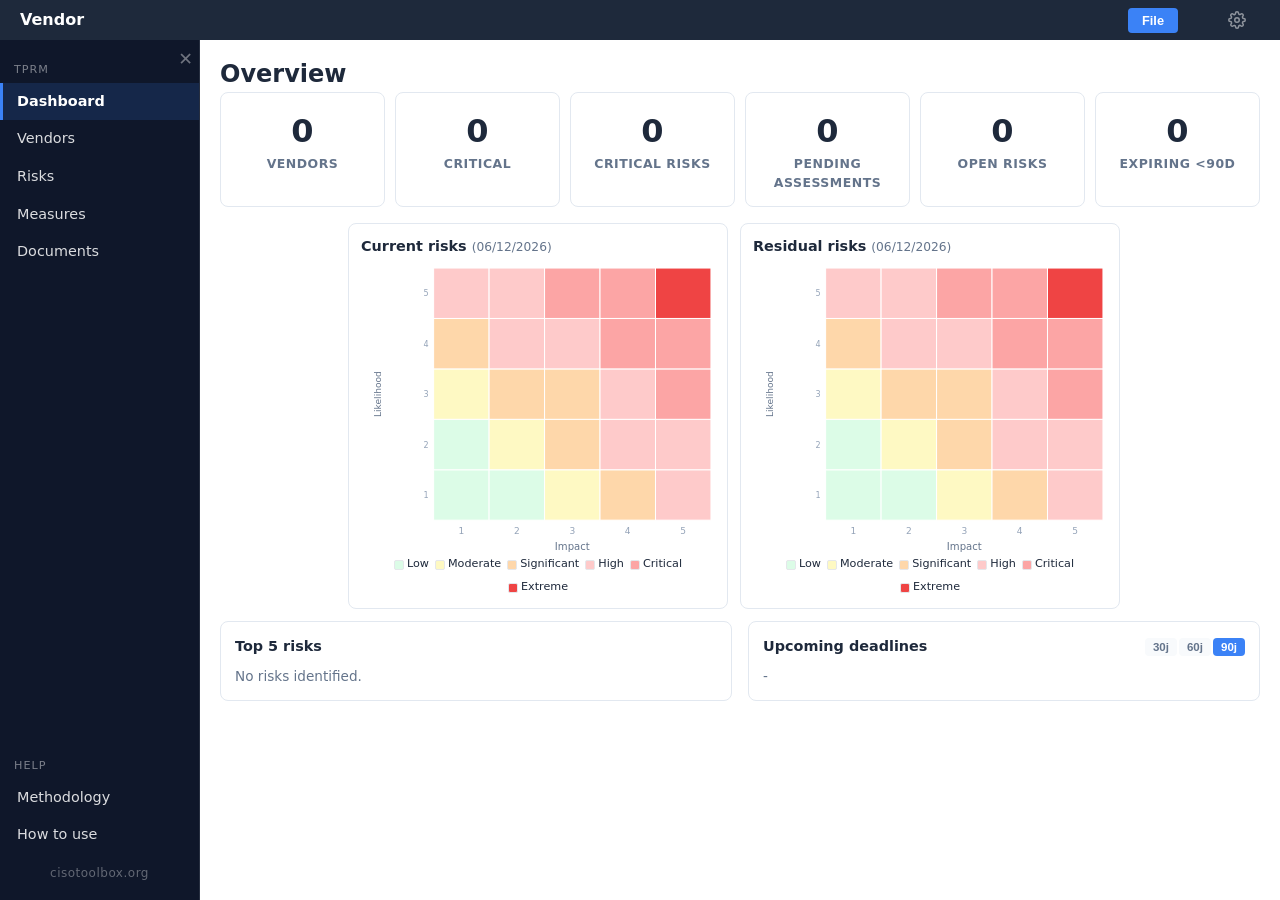
==== index.html @ ce3e437e "feat: initial release v0.1.0 — TPRM vendor risk management Third-Party Risk Management (TPRM) applic" ====
<!DOCTYPE html>
<html lang="fr">
<head>
<meta charset="UTF-8">
<meta name="viewport" content="width=device-width, initial-scale=1.0">
<title>CISO Toolbox — Vendor Risk Management</title>
<link rel="icon" type="image/svg+xml" href="favicon.svg">
<link rel="stylesheet" href="css/cisotoolbox.css">
<link rel="stylesheet" href="css/tprm.css">
</head>
<body>

<div class="toolbar">
    <button class="btn-hamburger" data-click="_toggleSidebarMobile">&#9776;</button>
    <span class="app-title" data-i18n="toolbar.subtitle">Vendor</span>
    <span class="flex-spacer"></span>
    <div class="toolbar-menu">
        <button class="btn-menu" data-click="toggleMenu" data-i18n="menu_file">Fichier</button>
        <div class="toolbar-dropdown" id="io-menu">
            <div class="toolbar-dropdown-item" data-click="_menuAction" data-args='["newAnalysis"]' data-i18n="menu_new">Nouvelle analyse</div>
            <div class="toolbar-dropdown-sep"></div>
            <div class="toolbar-dropdown-item" data-click="_menuAction" data-args='["openFile"]' data-i18n="menu_open">Ouvrir</div>
            <div class="toolbar-dropdown-item" data-click="_menuAction" data-args='["saveJSON"]' data-i18n="menu_save_as">Enregistrer sous</div>
            <div class="toolbar-dropdown-item" data-click="_menuAction" data-args='["exportExcel"]' data-i18n="menu_export_excel">Exporter Excel</div>
            <div class="toolbar-dropdown-sep"></div>
            <div class="toolbar-dropdown-item" data-click="_menuAction" data-args='["exportPP"]' data-i18n="pp.export_title">Export Risk</div>
            <div class="toolbar-dropdown-item" data-click="_menuAction" data-args='["importPPFromRisk"]' data-i18n="pp.import_title">Import Risk</div>
        </div>
    </div>
    <span class="status" id="status-msg"></span>
    <span class="toolbar-right" id="toolbar-right"></span>
</div>

<div class="app-layout">
<nav class="sidebar" id="sidebar">
    <div class="sidebar-collapse" data-click="toggleSidebar" title="Masquer le menu">&#10005;</div>
    <div class="sidebar-section">TPRM</div>
    <div class="sidebar-item active" data-click="selectPanel" data-args='["dashboard"]' data-i18n="nav.dashboard">Tableau de bord</div>
    <div class="sidebar-item" data-click="selectPanel" data-args='["vendors"]' data-i18n="nav.vendors">Fournisseurs</div>
    <div class="sidebar-item" data-click="selectPanel" data-args='["risks"]' data-i18n="nav.risks">Risques</div>
    <div class="sidebar-item" data-click="selectPanel" data-args='["measures"]' data-i18n="nav.measures">Mesures</div>
    <div class="sidebar-item" data-click="selectPanel" data-args='["documents"]' data-i18n="nav.documents">Documents</div>
    <div class="flex-spacer"></div>
    <div class="sidebar-section" data-i18n="tprm.sidebar.section_aide">Aide</div>
    <div class="sidebar-item" data-click="toggleHelp" data-args='["methodo"]' data-i18n="tprm.sidebar.methodo">Methodologie</div>
    <div class="sidebar-item" data-click="toggleHelp" data-args='["usage"]' data-i18n="tprm.sidebar.usage">Utilisation</div>
    <a href="https://www.cisotoolbox.org" target="_blank" rel="noopener noreferrer" class="sidebar-brand">cisotoolbox.org</a>
</nav>

<div class="sidebar-expand" id="sidebar-expand" data-click="toggleSidebar" title="Afficher le menu">&#8250;</div>
<main class="main-content">
<div class="container" id="content"></div>
</main>
</div>

<input type="file" id="file-input" accept=".json" style="display:none">
<input type="file" id="risk-import-input" accept=".json" style="display:none" data-change="importRiskFile" data-pass-event>

<!-- Panel d'aide -->
<div class="help-overlay" id="help-overlay" data-click-self="toggleHelp">
<div class="help-panel">
<button class="close-help" data-click="toggleHelp">&times;</button>

<div class="help-tabs">
    <div class="help-tab active" id="help-tab-methodo" data-click="switchHelpTab" data-args='["methodo"]' data-i18n="tprm.help.tab_methodo">Methodologie TPRM</div>
    <div class="help-tab" id="help-tab-usage" data-click="switchHelpTab" data-args='["usage"]' data-i18n="tprm.help.tab_usage">Utilisation de l'application</div>
</div>

<!-- Onglet Methodologie -->
<div class="help-content" id="help-content-methodo" data-i18n-html="tprm.help.methodo"></div>

<!-- Onglet Utilisation -->
<div class="help-content" id="help-content-usage" style="display:none" data-i18n-html="tprm.help.usage"></div>

</div>
</div>

<div class="pwd-overlay" id="confirm-overlay">
<div class="pwd-panel">
    <div class="pwd-title" id="confirm-title"></div>
    <div id="confirm-body" style="font-size:0.9em;margin-bottom:12px"></div>
    <div style="display:flex;gap:8px;justify-content:flex-end">
        <button class="pwd-btn pwd-cancel" id="confirm-non" data-i18n="btn_discard">Non</button>
        <button class="pwd-btn pwd-ok" id="confirm-oui" data-i18n="btn_restore">Oui</button>
    </div>
</div>
</div>

<div class="pwd-overlay" id="pwd-overlay">
<div class="pwd-panel">
    <div class="pwd-title" id="pwd-title">Mot de passe</div>
    <input type="password" class="pwd-input" id="pwd-input" placeholder="Mot de passe" autocomplete="off">
    <input type="password" class="pwd-input hidden" id="pwd-input2" placeholder="Confirmer le mot de passe" autocomplete="off">
    <div class="pwd-error" id="pwd-error"></div>
    <div style="display:flex;gap:8px;justify-content:flex-end;margin-top:8px">
        <button class="pwd-btn pwd-cancel" id="pwd-cancel">Annuler</button>
        <button class="pwd-btn pwd-ok" id="pwd-ok">OK</button>
    </div>
</div>
</div>

<script src="js/cisotoolbox.js"></script>
<script src="js/cisotoolbox_local.js"></script>
<script src="js/i18n.js"></script>
<script src="js/TPRM_i18n_fr.js"></script>
<script src="js/TPRM_i18n_en.js"></script>
<script src="js/TPRM_questions.js"></script>
<script src="js/ct_refselect.js"></script>
<script src="js/TPRM_app.js"></script>
<script src="js/ai_common.js"></script>

</body>
</html>
---- css/cisotoolbox.css ----
/* ── CISO Toolbox — Shared CSS ─────────────────────────────────────
   Common styles extracted from EBIOS RM & Compliance apps.
   Loaded BEFORE each app-specific stylesheet.
   ──────────────────────────────────────────────────────────────── */

:root {
    --blue: #1e293b; --light-blue: #3b82f6; --bg: #f8fafc;
    --card-bg: #ffffff; --border: #e2e8f0; --text: #1e293b;
    --text-muted: #64748b; --red: #dc2626; --orange: #f59e0b;
    --yellow: #eab308; --green: #16a34a;
    /* Extended palette */
    --violet: #7c3aed; --sidebar-bg: #0f172a;
    --bg-hover: #eff6ff; --bg-highlight: #dbeafe;
    --gray-light: #cbd5e1; --gray-dark: #475569;
    --bg-subtle: #f1f5f9;
}
* { box-sizing: border-box; margin: 0; padding: 0; }
body { font-family: 'Segoe UI', system-ui, sans-serif; background: var(--bg); color: var(--text); line-height: 1.5; overflow: hidden; height: 100vh; }

/* ── Toolbar ──────────────────────────────────────────────────── */
.toolbar {
    position: fixed; top: 0; left: 0; right: 0; z-index: 200; height: 40px;
    background: var(--blue); padding: 0 20px;
    display: flex; gap: 10px; align-items: center;
    box-shadow: none;
}
.toolbar-logo { display: flex; align-items: center; text-decoration: none; margin-right: 8px; opacity: 0.9; transition: opacity 0.15s; }
.toolbar-logo:hover { opacity: 1; }
.toolbar .app-title { color: white; font-weight: 700; font-size: 1em; margin-right: auto; }
.toolbar .app-subtitle { color: rgba(255,255,255,0.7); font-size: 0.85em; margin-right: 16px; }
.toolbar button {
    padding: 5px 14px; border: none; border-radius: 4px; cursor: pointer;
    font-weight: 600; font-size: 0.8em; transition: opacity 0.2s;
}
.toolbar button:hover { opacity: 0.85; }
.toolbar .status { color: rgba(255,255,255,0.7); font-size: 0.8em; margin-left: 8px; }
.toolbar-right { display: flex; align-items: center; gap: 8px; margin-left: 8px; }

.btn-settings {
    display: flex; align-items: center; justify-content: center;
    padding: 4px; background: none !important; border: none; color: rgba(255,255,255,0.5);
    cursor: pointer; transition: all 0.15s; border-radius: 50%;
}
.btn-settings:hover { color: white; background: rgba(255,255,255,0.1) !important; }
.btn-github {
    display: flex; align-items: center; justify-content: center;
    padding: 4px; color: rgba(255,255,255,0.5); border-radius: 50%; transition: all 0.15s; text-decoration: none;
}
.btn-github:hover { color: white; background: rgba(255,255,255,0.1); }

.toolbar-menu { position: relative; }
.btn-menu { padding: 5px 14px; border: none; border-radius: 6px; cursor: pointer; font-weight: 600; font-size: 0.8em; background: var(--light-blue); color: white; transition: all 0.15s; }
.btn-menu:hover { background: #2563eb; }
.toolbar-dropdown {
    display: none; position: absolute; top: 100%; right: 0; margin-top: 4px;
    background: white; border-radius: 6px; box-shadow: 0 4px 16px rgba(0,0,0,0.25);
    min-width: 180px; z-index: 300; overflow: hidden;
}
.toolbar-dropdown.open { display: block; }
.toolbar-dropdown-item {
    padding: 8px 16px; cursor: pointer; font-size: 0.85em; color: var(--text);
    transition: background 0.15s;
}
.toolbar-dropdown-item:hover { background: var(--bg-hover); }
.toolbar-dropdown-sep { height: 1px; background: var(--border); margin: 2px 0; }

.btn-hamburger { display: none; background: none !important; border: none; color: white; font-size: 1.8em !important; cursor: pointer; padding: 4px 10px 4px 0 !important; }
@media (max-width: 768px) { .btn-hamburger { display: inline-block; } .btn-sidebar-toggle { display: none; } }

/* ── Restore banner ───────────────────────────────────────────── */
.restore-banner {
    position: fixed; top: 40px; left: 0; right: 0; z-index: 190;
    background: var(--bg-hover); border-bottom: 1px solid var(--light-blue); color: var(--blue);
    padding: 8px 20px; display: flex; align-items: center; gap: 12px; font-size: 0.85em;
}
.restore-banner button { padding: 4px 12px; border: none; border-radius: 4px; cursor: pointer; font-size: 0.85em; font-weight: 600; }
.restore-banner .btn-restore { background: var(--light-blue); color: white; }
.restore-banner .btn-discard { background: var(--border); color: var(--gray-dark); }

/* ── Layout ───────────────────────────────────────────────────── */
.app-layout { display: flex; position: fixed; top: 40px; left: 0; right: 0; bottom: 0; transition: top 0.15s; }
.app-layout.with-banner { top: 80px; }

/* ── Sidebar ──────────────────────────────────────────────────── */
.sidebar {
    width: 200px; min-width: 200px; background: var(--sidebar-bg); padding: 8px 0;
    overflow-y: auto; border-right: 1px solid rgba(255,255,255,0.1);
    transition: width 0.2s, min-width 0.2s, padding 0.2s;
    display: flex; flex-direction: column; position: relative;
}
.sidebar.collapsed { width: 0; min-width: 0; padding: 0; overflow: hidden; }
.sidebar-collapse {
    position: absolute; top: 6px; right: 6px;
    background: none; border: none;
    color: rgba(255,255,255,0.4); font-size: 1.1em; cursor: pointer;
    transition: color 0.15s;
}
.sidebar-collapse:hover { color: white; }
.sidebar-item {
    padding: 8px 14px; cursor: pointer; color: rgba(255,255,255,0.85);
    font-size: 0.9em; transition: all 0.15s; border-left: 3px solid transparent;
}
.sidebar-item:hover { background: rgba(255,255,255,0.08); color: white; }
.sidebar-item.active { background: rgba(59,130,246,0.15); color: white; border-left-color: var(--light-blue); font-weight: 600; }
.sidebar-section { padding: 4px 14px; color: rgba(255,255,255,0.45); font-size: 0.7em; text-transform: uppercase; letter-spacing: 1px; margin-top: 10px; }
.sidebar-expand {
    position: fixed; top: 48px; left: 0; width: 24px; height: 24px;
    background: var(--sidebar-bg); border: 1px solid rgba(255,255,255,0.15);
    border-radius: 0 50% 50% 0; color: rgba(255,255,255,0.7); font-size: 0.8em;
    cursor: pointer; display: none; align-items: center; justify-content: center; z-index: 10;
}
.sidebar-expand:hover { background: var(--light-blue); color: white; }
.sidebar.collapsed ~ .sidebar-expand { display: flex; }

/* ── Main content ─────────────────────────────────────────────── */
.main-content { flex: 1; display: flex; flex-direction: column; overflow: hidden; }
.container { padding: 16px 20px; overflow-y: auto; flex: 1; background: var(--card-bg); position: relative; z-index: 1; }

.tab-panel { display: none; }
.tab-panel.active { display: block; }

.panel-desc { background: var(--bg-hover); border-left: 4px solid var(--light-blue); padding: 12px 16px; margin-bottom: 16px; border-radius: 0 6px 6px 0; font-size: 0.9em; color: var(--blue); }

/* ── Tables ───────────────────────────────────────────────────── */
table { width: 100%; border-collapse: collapse; font-size: 0.85em; }
th, td { padding: 6px 10px; border: 1px solid var(--border); text-align: left; vertical-align: top; white-space: normal; word-wrap: break-word; }
th { background: var(--blue); color: white; font-weight: 600; font-size: 0.8em; text-transform: uppercase; letter-spacing: 0.3px; position: relative; }
tbody tr td { background: var(--bg); }
th .col-hide { position: absolute; top: 2px; right: 2px; background: none; border: none; color: rgba(255,255,255,0.4); cursor: pointer; font-size: 0.9em; padding: 0 3px; line-height: 1; }
th .col-hide:hover { color: white; }

/* ── Buttons ──────────────────────────────────────────────────── */
.btn-add { background: var(--green); color: white; border: none; padding: 6px 14px; border-radius: 6px; cursor: pointer; font-size: 0.85em; margin-top: 8px; transition: all 0.15s; }
.btn-add-sm { margin-top: 4px; font-size: 0.75em; padding: 2px 8px; }
.btn-del { background: var(--red); color: white; border: none; padding: 2px 8px; border-radius: 5px; cursor: pointer; font-size: 0.75em; transition: all 0.15s; }
.btn-add:hover { opacity: 0.85; } .btn-del:hover { opacity: 0.85; }

.badge { display: inline-block; padding: 2px 10px; border-radius: 12px; font-size: 0.8em; font-weight: 600; color: white; }

/* ── Undo / Redo ──────────────────────────────────────────────── */
.btn-undo, .btn-redo {
    background: rgba(255,255,255,0.1); border: 1px solid rgba(255,255,255,0.2);
    color: rgba(255,255,255,0.7); font-size: 1.2em; border-radius: 4px;
    cursor: pointer; padding: 4px 0; transition: all 0.15s; flex: 1;
    text-align: center; line-height: 1;
}
.btn-undo:hover:not(:disabled), .btn-redo:hover:not(:disabled) { background: rgba(255,255,255,0.2); color: white; opacity: 1 !important; }
.btn-undo:disabled, .btn-redo:disabled { cursor: not-allowed; }

/* ── Column show/hide popup ───────────────────────────────────── */
.btn-show-cols { background: var(--light-blue); color: white; border: none; padding: 3px 10px; border-radius: 6px; cursor: pointer; font-size: 0.8em; margin-bottom: 6px; transition: all 0.15s; }
.btn-show-cols:hover { background: #2563eb; }
.cols-popup { display: none; position: absolute; background: white; border: 1px solid var(--border); border-radius: 6px; box-shadow: 0 4px 12px rgba(0,0,0,0.15); padding: 8px; z-index: 300; max-height: 300px; overflow-y: auto; }
.cols-popup.open { display: block; }
.cols-popup label { display: block; padding: 3px 6px; font-size: 0.85em; cursor: pointer; }
.cols-popup label:hover { background: var(--bg-hover); }

/* ── Password dialog ──────────────────────────────────────────── */
.pwd-overlay {
    display: none; position: fixed; top: 0; left: 0; right: 0; bottom: 0;
    background: rgba(0,0,0,0.5); z-index: 600;
    justify-content: center; align-items: center;
}
.pwd-overlay.open { display: flex; }
.pwd-panel {
    background: white; border-radius: 10px; padding: 24px; width: 360px;
    box-shadow: 0 8px 32px rgba(0,0,0,0.3);
}
.pwd-title { font-weight: 700; font-size: 1em; margin-bottom: 16px; color: var(--blue); }
.pwd-input {
    width: 100%; padding: 10px 12px; border: 1.5px solid var(--border); border-radius: 6px;
    font-size: 0.95em; margin-bottom: 10px; outline: none;
}
.pwd-input:focus { border-color: var(--light-blue); }
.pwd-error { color: var(--red); font-size: 0.85em; margin-bottom: 10px; min-height: 1.2em; }
.pwd-btn { padding: 8px 18px; border: none; border-radius: 6px; cursor: pointer; font-weight: 600; font-size: 0.9em; }
.pwd-cancel { background: var(--bg); color: var(--text-muted); }
.pwd-cancel:hover { background: var(--border); }
.pwd-ok { background: var(--light-blue); color: white; }
.pwd-ok:hover { opacity: 0.85; }

/* ── Utility classes ──────────────────────────────────────────── */
.hidden { display: none; }
.text-muted { color: var(--text-muted); }
.flex-spacer { flex: 1; }
.fs-sm { font-size: 0.85em; }
.fs-xs { font-size: 0.8em; }
.w-full { width: 100%; }
.mt-8 { margin-top: 8px; }
.mb-4 { margin-bottom: 4px; }
.mb-8 { margin-bottom: 8px; }
.mb-12 { margin-bottom: 12px; }
.mb-16 { margin-bottom: 16px; }
.ta-c { text-align: center; }
.fw-600 { font-weight: 600; }
.desc-text { font-size: 0.82em; color: var(--text-muted); line-height: 1.4; margin-top: 2px; }
.slider-label { font-weight: 700; font-size: 0.82em; color: var(--text-muted); min-width: 20px; }
.slider-input { -webkit-appearance: none; appearance: none; height: 4px; border-radius: 2px; background: var(--border); outline: none; margin: 0; padding: 0; width: 100%; cursor: pointer; }
.slider-input::-webkit-slider-thumb { -webkit-appearance: none; appearance: none; width: 14px; height: 14px; border-radius: 50%; background: var(--light-blue); border: 2px solid white; box-shadow: 0 1px 2px rgba(0,0,0,0.25); cursor: pointer; }
.slider-input::-moz-range-thumb { width: 14px; height: 14px; border-radius: 50%; background: var(--light-blue); border: 2px solid white; box-shadow: 0 1px 2px rgba(0,0,0,0.25); cursor: pointer; }
.section-heading { margin: 24px 0 8px; color: var(--blue); }

/* ── Shared component styles ─────────────────────────────────── */
.sidebar-brand { display: block; text-align: center; padding: 10px 14px; font-size: 0.75em; color: rgba(255,255,255,0.35); text-decoration: none; letter-spacing: 0.5px; }
.sidebar-brand:hover { color: rgba(255,255,255,0.6); }
.empty-state { text-align: center; padding: 40px; color: var(--text-muted); font-size: 0.9em; }
.opacity-low { opacity: 0.4; }
.btn-group-sm { display: inline-flex; gap: 2px; }
.btn-group-sm button { font-size: 0.72em; padding: 2px 6px; }
.meta { display: flex; flex-wrap: wrap; gap: 16px; margin-bottom: 16px; }
.meta-item { display: flex; flex-direction: column; gap: 2px; }
.meta-item label { font-size: 0.72em; font-weight: 600; color: var(--text-muted); text-transform: uppercase; letter-spacing: 0.5px; }
.synth-card { background: var(--card-bg); border: 1px solid var(--border); border-radius: 8px; padding: 16px; }
.ref-chip { display: inline-flex; align-items: center; gap: 4px; padding: 3px 8px; border-radius: 12px; font-size: 0.72em; font-weight: 600; cursor: pointer; border: 2px solid var(--border); background: white; transition: all 0.15s; }
.ref-chip.active { border-color: var(--light-blue); background: var(--bg-hover); color: var(--light-blue); }
.ref-chip .chip-x { font-size: 0.9em; color: var(--red); margin-left: 2px; }
.ref-select { position: relative; }
.ref-tags { display: flex; flex-wrap: wrap; gap: 3px; min-height: 24px; padding: 3px; border: 1px solid var(--border); border-radius: 4px; cursor: pointer; font-size: 0.8em; }
.ref-tags:hover { border-color: var(--light-blue); }
.ref-tag { display: inline-flex; align-items: center; gap: 3px; background: var(--bg-hover); padding: 1px 6px; border-radius: 3px; font-size: 0.85em; }
.ref-tag-x { cursor: pointer; color: var(--red); font-weight: bold; margin-left: 2px; }
.ref-dropdown { display: none; position: absolute; top: 100%; left: 0; right: 0; z-index: 200; background: white; border: 1px solid var(--light-blue); border-radius: 0 0 6px 6px; box-shadow: 0 4px 12px rgba(0,0,0,0.15); max-height: 220px; overflow-y: auto; }
.ref-dropdown.open { display: block; }
.ref-search { width: 100%; padding: 6px 8px; border: none; border-bottom: 1px solid var(--border); font-size: 0.85em; outline: none; box-sizing: border-box; }
.ref-options { max-height: 160px; overflow-y: auto; }
.ref-option { padding: 4px 8px; cursor: pointer; font-size: 0.82em; display: flex; align-items: center; gap: 6px; }
.ref-option:hover { background: var(--bg-hover); }
.ref-option input { margin: 0; }
.filters-bar { display: flex; gap: 8px; align-items: center; margin-bottom: 12px; flex-wrap: wrap; }

/* ── Sidebar accordion ───────────────────────────────────────── */
.sidebar-group .sidebar-item { display: none; }
.sidebar-group.open .sidebar-item { display: block; }
.sidebar-toggle { cursor: pointer; transition: color 0.15s; }
.sidebar-toggle:hover { color: rgba(255,255,255,0.7); }
.sidebar-toggle::before { content: "›"; display: inline-block; width: 10px; font-size: 0.9em; transition: transform 0.15s; }
.sidebar-group.open .sidebar-toggle::before { transform: rotate(90deg); }
.sidebar-group .sidebar-item { padding-left: 24px; font-size: 0.82em; }

/* ── Print ────────────────────────────────────────────────────── */
@media print {
    .toolbar, .sidebar, .subtabs, .btn-add, .btn-del, .col-toggles { display: none !important; }
    .app-layout { display: block; position: static; }
    .main-content { overflow: visible; }
    .tab-panel { display: block !important; page-break-inside: avoid; }
    input, select, textarea { border: none !important; background: transparent !important; }
    body { overflow: visible; height: auto; }
}

/* ── Mobile toolbar + sidebar ─────────────────────────────────── */
@media (max-width: 768px) {
    .toolbar { flex-wrap: nowrap; height: 40px; padding: 4px 8px; }
    .toolbar .app-title { font-size: 0.85em; min-width: 0; margin-right: auto; }
    .toolbar .app-subtitle { display: none; }
    .toolbar .status { display: none; }
    .toolbar-right { gap: 4px; margin-left: 4px; flex-shrink: 0; }
    .toolbar-logo { display: none; }
    .app-layout { flex-direction: column; }
    .sidebar {
        width: 100%; min-width: 100%; height: auto; max-height: 0; overflow: hidden;
        position: relative; top: 0; transition: max-height 0.3s ease;
        flex-direction: column; display: flex; z-index: 50;
    }
    .sidebar.open { max-height: 80vh; overflow-y: auto; }
    .sidebar-collapse { display: none; }
    .sidebar-item { padding: 12px 16px; font-size: 0.85em; border-left: none; border-bottom: 1px solid rgba(255,255,255,0.1); }
    .sidebar-item.active { background: rgba(255,255,255,0.15); border-left-color: transparent; }
    .sidebar-section { padding: 10px 16px 4px; font-size: 0.7em; }
    .container { padding: 8px; }
}
---- css/tprm.css ----
/* ── TPRM — App-specific styles ─────────────────────────── */
.panel-desc { font-size: 0.85em; color: var(--text-muted); margin-bottom: 16px; }

/* ── Dashboard cards ──────────────────────────────────── */
.tprm-cards { display: grid; grid-template-columns: repeat(auto-fit, minmax(140px, 1fr)); gap: 10px; margin-bottom: 16px; }
.tprm-card { background: var(--card-bg); border: 1px solid var(--border); border-radius: 8px; padding: 14px; text-align: center; }
.tprm-card .card-val { font-size: 2em; font-weight: 800; }
.tprm-card .card-lbl { font-size: 0.78em; color: var(--text-muted); font-weight: 600; text-transform: uppercase; letter-spacing: 0.5px; }
.tprm-card.critical .card-val { color: var(--red); }
.tprm-card.high .card-val { color: var(--red); }
.tprm-card.warning .card-val { color: var(--orange); }

/* ── Vendor list ──────────────────────────────────────── */
.vendor-card { display: flex; align-items: center; gap: 10px; padding: 10px 14px; background: var(--card-bg); border: 1px solid var(--border); border-radius: 6px; margin-bottom: 6px; cursor: pointer; transition: all 0.15s; font-size: 0.85em; }
.vendor-card:hover { border-color: var(--light-blue); }
.vendor-card-left { display: flex; align-items: center; gap: 10px; flex-wrap: wrap; flex: 1; min-width: 0; }
.vendor-card-right { display: flex; align-items: center; gap: 6px; font-size: 0.72em; flex-wrap: wrap; color: var(--text-muted); white-space: nowrap; }
.vendor-card-sep { color: var(--text-muted); }
.vendor-name { font-weight: 700; }
.vendor-logo-img { width: 24px; height: 24px; border-radius: 4px; object-fit: contain; flex-shrink: 0; }
.vendor-initials { width: 24px; height: 24px; border-radius: 4px; background: var(--light-blue); color: white; font-size: 0.65em; font-weight: 700; display: inline-flex; align-items: center; justify-content: center; flex-shrink: 0; letter-spacing: 0.5px; }

/* ── Tier badges ──────────────────────────────────────── */
.tier-badge { padding: 2px 10px; border-radius: 10px; font-size: 0.72em; font-weight: 700; color: white; }
.tier-critical { background: #fca5a5; color: #991b1b; }
.tier-high { background: #fed7aa; color: #9a3412; }
.tier-medium { background: #fef9c3; color: #854d0e; }
.tier-low { background: #dcfce7; color: #166534; }

/* ── DORA badge ───────────────────────────────────────── */
.dora-badge { padding: 2px 8px; border-radius: 10px; font-size: 0.65em; font-weight: 700; background: var(--violet); color: white; letter-spacing: 0.5px; }

/* ── Vendor detail tabs ───────────────────────────────── */
.vendor-tabs { display: flex; gap: 4px; margin-bottom: 12px; }
.vendor-tab { flex: 1; padding: 8px; border: none; background: var(--bg); cursor: pointer; border-radius: 6px; font-weight: 600; font-size: 0.82em; color: var(--text-muted); transition: all 0.15s; }
.vendor-tab.active { background: white; color: var(--blue); box-shadow: 0 1px 3px rgba(0,0,0,0.1); }

/* ── Risk matrix (SVG) ────────────────────────────────── */
.risk-matrix-container { background: var(--card-bg); border: 1px solid var(--border); border-radius: 8px; padding: 16px; margin-bottom: 16px; }
.dash-risk-row { display: flex; gap: 12px; margin-bottom: 12px; max-width: 784px; margin-left: auto; margin-right: auto; }
.dash-matrix { flex: 1 1 0; max-width: 380px; min-width: 240px; margin-bottom: 0; padding: 12px; }
.dash-timeline { max-width: 784px; margin-left: auto; margin-right: auto; }

/* ── Assessment questionnaire ─────────────────────────── */
.question-card { background: var(--card-bg); border: 1px solid var(--border); border-radius: 8px; padding: 12px; margin-bottom: 8px; }
.question-id { font-size: 0.72em; font-weight: 700; color: var(--text-muted); min-width: 35px; }
.question-domain { font-size: 0.68em; font-weight: 700; padding: 2px 8px; border-radius: 10px; background: var(--bg-highlight); color: var(--light-blue); }
.question-text { font-weight: 600; font-size: 0.9em; margin: 6px 0; }
.question-hint { font-size: 0.78em; color: var(--text-muted); margin-bottom: 6px; }
.answer-pills { display: flex; gap: 4px; margin: 8px 0; }
.answer-pill { padding: 4px 12px; border: 2px solid var(--border); border-radius: 6px; cursor: pointer; font-size: 0.78em; font-weight: 600; color: var(--text-muted); transition: all 0.15s; background: white; }
.answer-pill.selected { border-color: var(--light-blue); color: var(--light-blue); background: var(--bg-highlight); }
.answer-pill.compliant.selected { border-color: var(--green); color: var(--green); background: #e8f8ee; }
.answer-pill.partial.selected { border-color: var(--orange); color: var(--orange); background: #fff7ed; }
.answer-pill.non_compliant.selected { border-color: var(--red); color: var(--red); background: #fef2f2; }

/* ── Score gauge ──────────────────────────────────────── */
.score-gauge { display: inline-flex; align-items: center; gap: 6px; }
.score-gauge .score-val { font-size: 1.6em; font-weight: 800; }

/* ── Document tracking ────────────────────────────────── */
.doc-status-valid { color: var(--green); font-weight: 600; }
.doc-status-expiring { color: var(--orange); font-weight: 600; }
.doc-status-expired { color: var(--red); font-weight: 600; }

/* ── Forms ─────────────────────────────────────────────── */
.tprm-form { background: var(--card-bg); padding: 16px; border: 1px solid var(--border); border-radius: 8px; }
.tprm-form label { display: block; font-size: 0.75em; font-weight: 600; color: var(--text-muted); text-transform: uppercase; letter-spacing: 0.5px; margin-bottom: 3px; }
.tprm-form input, .tprm-form select, .tprm-form textarea { width: 100%; padding: 8px 10px; border: 1px solid var(--border); border-radius: 6px; font-size: 0.9em; font-family: inherit; box-sizing: border-box; }
.tprm-form input:focus, .tprm-form select:focus, .tprm-form textarea:focus { border-color: var(--light-blue); outline: none; }
.form-row { margin-bottom: 10px; }
.form-grid { display: grid; grid-template-columns: 1fr 1fr; gap: 10px; }
.form-actions { display: flex; gap: 8px; justify-content: flex-end; margin-top: 14px; padding-top: 14px; border-top: 1px solid var(--border); }

/* ── Risk score colors ────────────────────────────────── */
.score-low { color: #166534; }
.score-medium { color: #854d0e; }
.score-high { color: #9a3412; }
.score-critical { color: #991b1b; }


/* ── Responsive ───────────────────────────────────────── */
@media (max-width: 768px) {
    .tprm-cards { grid-template-columns: repeat(2, 1fr); gap: 6px; }
    .tprm-card { padding: 10px 8px; }
    .tprm-card .card-val { font-size: 1.5em; }
    .tprm-card .card-lbl { font-size: 0.7em; }
    .form-grid { grid-template-columns: 1fr; }
    .cls-columns { grid-template-columns: 1fr; }
    .form-grid-4 { grid-template-columns: 1fr 1fr; }
    .vendor-tabs { flex-direction: column; }
    .vendor-tab { padding: 10px; font-size: 0.85em; }
    .dash-risk-row { flex-direction: column; }
    .dash-matrix { width: auto; max-width: 100%; min-width: 0; }
    .dash-timeline { padding: 8px; }
    .dash-grid-2col { grid-template-columns: 1fr !important; }
    .risk-matrix-container { padding: 10px; overflow-x: auto; }
    .matrix-legend { flex-wrap: wrap; gap: 4px 8px; }
    .vendor-card { padding: 8px 10px; gap: 3px; flex-direction: column; align-items: flex-start; }
    .vendor-card-left { gap: 6px; }
    .vendor-card-right { padding-left: 34px; }
    .vendor-status-bar { flex-direction: column; align-items: flex-start; gap: 6px; font-size: 0.8em; }
    .vendor-status-sep { display: none; }
    .question-card { padding: 10px; }
    .answer-pills { flex-wrap: wrap; }
    .tprm-form { padding: 12px; }
    .form-actions { flex-wrap: wrap; }
    .form-actions .btn-primary, .form-actions .btn-secondary { flex: 1; min-width: 120px; text-align: center; }
    .exposure-result { font-size: 0.82em; }
    table { display: block; overflow-x: auto; -webkit-overflow-scrolling: touch; }
    thead { white-space: nowrap; }
    td, th { padding: 6px 8px; font-size: 0.82em; }
}

/* ── Matrix tooltip ──────────────────────────────────── */
.matrix-tooltip { display: none; position: fixed; background: white; border: 1px solid var(--border); border-radius: 6px; padding: 8px 10px; box-shadow: 0 4px 12px rgba(0,0,0,0.15); font-size: 0.8em; max-width: 320px; z-index: 100; pointer-events: none; }

/* ── Classification columns ──────────────────────────── */
.cls-columns { display: grid; grid-template-columns: 1fr 1fr; gap: 16px; }
.cls-col { background: var(--bg); border-radius: 6px; padding: 10px 12px; }
.cls-col-title { font-size: 0.75em; font-weight: 700; text-transform: uppercase; letter-spacing: 0.5px; color: var(--text-muted); margin-bottom: 6px; }

/* ── Exposure scoring ──────────────────────────────────── */
.form-section { font-size: 0.75em; font-weight: 700; text-transform: uppercase; letter-spacing: 0.5px; color: var(--text-muted); margin: 16px 0 8px; padding-top: 12px; border-top: 1px solid var(--border); }
.exposure-result { margin: 10px 0; padding: 8px 12px; background: var(--bg); border-radius: 6px; font-size: 0.9em; }

/* ── Help overlay ────────────────────────────────────── */
.help-overlay {
    display: none; position: fixed; top: 0; left: 0; right: 0; bottom: 0;
    background: rgba(0,0,0,0.5); z-index: 500;
}
.help-overlay.open { display: flex; justify-content: center; align-items: flex-start; padding-top: 60px; }
.help-panel {
    background: white; border-radius: 12px; max-width: 900px; width: 90%;
    max-height: 80vh; overflow-y: auto; padding: 30px; position: relative;
    box-shadow: 0 8px 32px rgba(0,0,0,0.3);
}
.help-panel h2 { color: var(--blue); margin: 24px 0 12px; font-size: 1.2em; border-bottom: 2px solid var(--light-blue); padding-bottom: 6px; }
.help-panel h3 { color: var(--light-blue); margin: 16px 0 8px; font-size: 1em; }
.help-panel p { margin: 8px 0; font-size: 0.9em; line-height: 1.6; }
.help-panel ul { margin: 8px 0 8px 20px; font-size: 0.9em; }
.help-panel li { margin: 4px 0; }
.help-panel .close-help {
    position: absolute; top: 12px; right: 16px; background: none; border: none;
    font-size: 1.5em; cursor: pointer; color: var(--text-muted);
}
.help-panel .close-help:hover { color: var(--text); }
.help-panel .help-tip {
    background: var(--bg-highlight); border-left: 4px solid var(--light-blue);
    padding: 10px 14px; margin: 12px 0; border-radius: 0 6px 6px 0; font-size: 0.85em;
}
.help-panel table { font-size: 0.85em; margin: 10px 0; }
.help-panel th { background: var(--blue); color: white; padding: 6px 10px; }
.help-panel td { padding: 6px 10px; }
.help-tabs { display: flex; gap: 0; border-bottom: 2px solid var(--border); margin: -10px 0 16px; }
.help-tab {
    padding: 10px 20px; cursor: pointer; font-weight: 600; font-size: 0.9em;
    color: var(--text-muted); border-bottom: 3px solid transparent; margin-bottom: -2px; transition: all 0.15s;
}
.help-tab:hover { color: var(--text); }
.help-tab.active { color: var(--blue); border-bottom-color: var(--light-blue); }
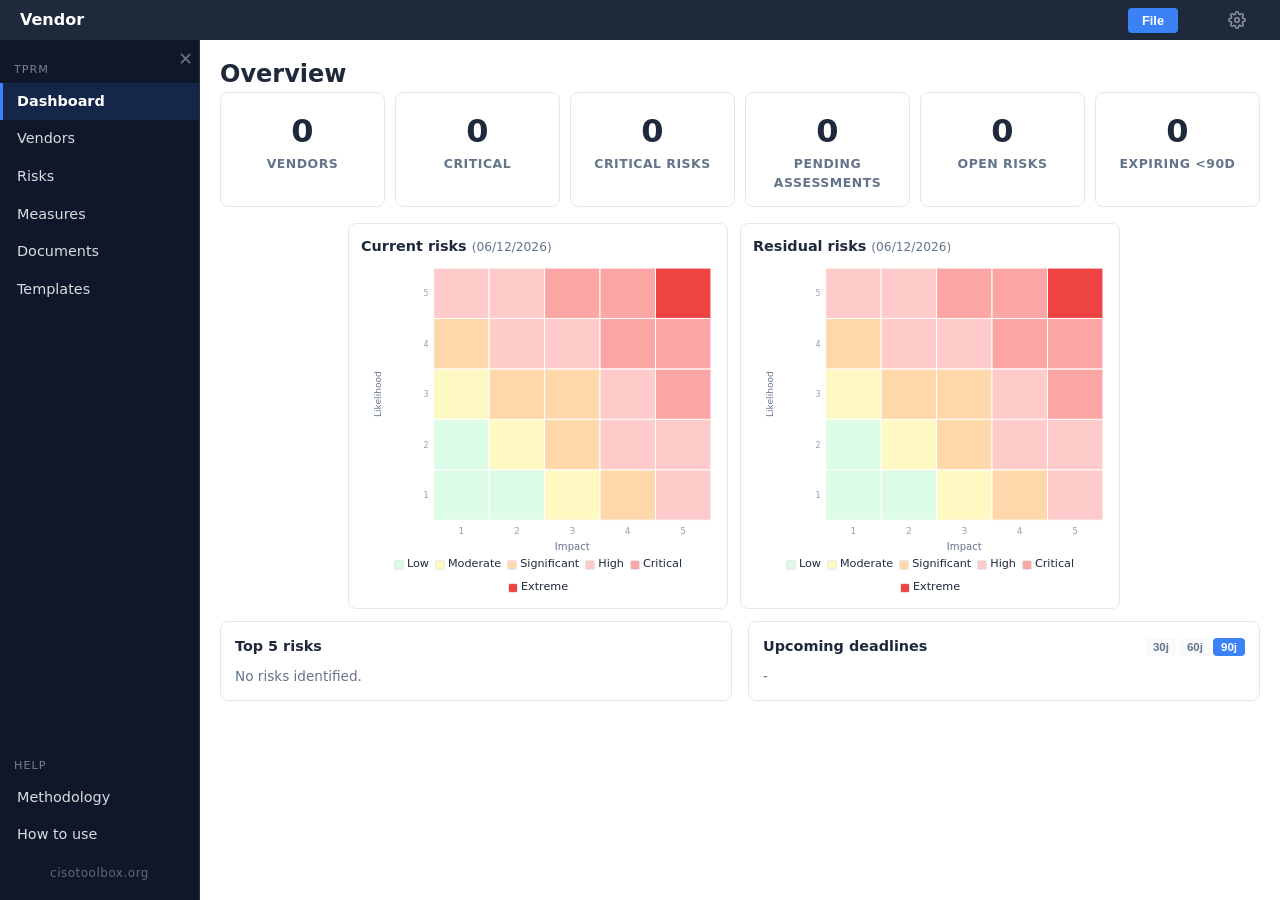
==== commit 230bad7f: "feat(vendor): add customizable questionnaire templates Introduces the foundation for phase 0 of the " ====
--- a/index.html
+++ b/index.html
@@ -3,7 +3,7 @@
 <head>
 <meta charset="UTF-8">
 <meta name="viewport" content="width=device-width, initial-scale=1.0">
-<title>CISO Toolbox — Vendor Risk Management</title>
+<title>Vendor - CISO Toolbox</title>
 <link rel="icon" type="image/svg+xml" href="favicon.svg">
 <link rel="stylesheet" href="css/cisotoolbox.css">
 <link rel="stylesheet" href="css/tprm.css">
@@ -40,6 +40,7 @@
     <div class="sidebar-item" data-click="selectPanel" data-args='["risks"]' data-i18n="nav.risks">Risques</div>
     <div class="sidebar-item" data-click="selectPanel" data-args='["measures"]' data-i18n="nav.measures">Mesures</div>
     <div class="sidebar-item" data-click="selectPanel" data-args='["documents"]' data-i18n="nav.documents">Documents</div>
+    <div class="sidebar-item" data-click="selectPanel" data-args='["templates"]' data-i18n="nav.templates">Templates</div>
     <div class="flex-spacer"></div>
     <div class="sidebar-section" data-i18n="tprm.sidebar.section_aide">Aide</div>
     <div class="sidebar-item" data-click="toggleHelp" data-args='["methodo"]' data-i18n="tprm.sidebar.methodo">Methodologie</div>
--- a/css/tprm.css
+++ b/css/tprm.css
@@ -71,6 +71,117 @@
 .form-row { margin-bottom: 10px; }
 .form-grid { display: grid; grid-template-columns: 1fr 1fr; gap: 10px; }
 .form-actions { display: flex; gap: 8px; justify-content: flex-end; margin-top: 14px; padding-top: 14px; border-top: 1px solid var(--border); }
+
+/* ── Questionnaire templates ──────────────────────────── */
+/* Accessibility: all text colors target WCAG AA (4.5:1) or AAA (7:1).
+   --gray-dark (#475569) provides 7:1 on white and ~6.8:1 on --bg.
+   --text-muted (#64748b) is only used for purely decorative context. */
+.tpl-header { display: flex; align-items: center; gap: 10px; margin-bottom: 6px; flex-wrap: wrap; }
+.tpl-header h2 { margin: 0; flex: 1; }
+.tpl-meta { font-size: 0.78em; color: var(--gray-dark); font-weight: 600; }
+
+.tpl-card { background: var(--card-bg); border: 1px solid var(--border); border-radius: 8px; padding: 14px 16px; margin-bottom: 8px; display: flex; align-items: center; gap: 14px; transition: all 0.15s; }
+.tpl-card:hover { border-color: var(--light-blue); box-shadow: 0 0 0 1px var(--light-blue); }
+.tpl-card-icon { width: 40px; height: 40px; border-radius: 8px; background: var(--bg-highlight); color: #1d4ed8; display: flex; align-items: center; justify-content: center; font-size: 1.2em; flex-shrink: 0; }
+.tpl-card-body { flex: 1; min-width: 0; }
+.tpl-card-name { font-weight: 700; font-size: 0.95em; color: var(--text); }
+.tpl-card-desc { font-size: 0.82em; color: var(--gray-dark); margin-top: 2px; overflow: hidden; text-overflow: ellipsis; white-space: nowrap; }
+.tpl-card-stats { display: flex; gap: 14px; font-size: 0.78em; color: var(--gray-dark); flex-shrink: 0; }
+.tpl-card-stats strong { color: var(--text); font-weight: 700; }
+.tpl-card-actions { display: flex; gap: 6px; flex-shrink: 0; }
+
+/* Bigger action buttons in the template list cards */
+.tpl-card-actions .tpl-icon-btn { padding: 8px 12px; font-size: 1.05em; min-width: 38px; }
+
+/* Accessible CSS tooltip — uses data-tooltip="…" on any element.
+   Shows on :hover and :focus-visible. Respects prefers-reduced-motion.
+   Works alongside native title="" for screen readers. */
+[data-tooltip] { position: relative; }
+[data-tooltip]::after {
+    content: attr(data-tooltip);
+    position: absolute;
+    bottom: calc(100% + 6px);
+    left: 50%;
+    transform: translateX(-50%);
+    background: var(--blue);
+    color: white;
+    font-size: 0.72em;
+    font-weight: 600;
+    padding: 4px 8px;
+    border-radius: 4px;
+    white-space: nowrap;
+    opacity: 0;
+    pointer-events: none;
+    transition: opacity 0.12s ease-in 0.25s;
+    z-index: 200;
+    box-shadow: 0 2px 6px rgba(0,0,0,0.15);
+}
+[data-tooltip]::before {
+    content: "";
+    position: absolute;
+    bottom: calc(100% + 2px);
+    left: 50%;
+    transform: translateX(-50%);
+    border: 4px solid transparent;
+    border-top-color: var(--blue);
+    opacity: 0;
+    pointer-events: none;
+    transition: opacity 0.12s ease-in 0.25s;
+    z-index: 200;
+}
+[data-tooltip]:hover::after,
+[data-tooltip]:hover::before,
+[data-tooltip]:focus-visible::after,
+[data-tooltip]:focus-visible::before {
+    opacity: 1;
+}
+@media (prefers-reduced-motion: reduce) {
+    [data-tooltip]::after, [data-tooltip]::before { transition: none; }
+}
+
+.tpl-editor-meta { margin-bottom: 14px; }
+.tpl-section-count { font-size: 0.78em; font-weight: 700; text-transform: uppercase; letter-spacing: 0.5px; color: var(--gray-dark); }
+
+.tpl-section { background: var(--card-bg); border: 1px solid var(--border); border-radius: 8px; padding: 14px 16px; margin-bottom: 12px; }
+.tpl-section-header { display: flex; align-items: center; gap: 8px; margin-bottom: 8px; }
+.tpl-section-id { font-size: 0.72em; font-weight: 700; color: var(--gray-dark); background: var(--bg-subtle); padding: 3px 8px; border-radius: 4px; letter-spacing: 0.5px; }
+.tpl-section-title { flex: 1; font-size: 1em; font-weight: 700; border: none; background: transparent; padding: 4px 0; color: var(--text); border-bottom: 1px dashed transparent; }
+.tpl-section-title:focus { border-bottom-color: var(--light-blue); outline: none; }
+.tpl-section-desc { width: 100%; font-size: 0.85em; color: var(--text); border: 1px solid var(--border); background: white; padding: 6px 10px; border-radius: 4px; margin-bottom: 12px; resize: vertical; min-height: 32px; font-family: inherit; box-sizing: border-box; }
+.tpl-section-desc::placeholder { color: var(--gray-dark); }
+.tpl-section-desc:focus { outline: none; border-color: var(--light-blue); box-shadow: 0 0 0 2px var(--bg-highlight); }
+.tpl-section-questions-header { display: flex; justify-content: space-between; align-items: center; margin-bottom: 8px; padding-top: 8px; border-top: 1px dashed var(--border); }
+.tpl-section-questions-label { font-size: 0.74em; font-weight: 700; text-transform: uppercase; letter-spacing: 0.5px; color: var(--gray-dark); }
+
+.tpl-question { background: var(--bg); border: 1px solid var(--border); border-radius: 6px; padding: 10px 12px; margin-bottom: 6px; }
+.tpl-question-header { display: flex; align-items: center; gap: 6px; margin-bottom: 6px; flex-wrap: wrap; }
+.tpl-question-id { font-size: 0.72em; font-weight: 700; color: var(--gray-dark); background: white; padding: 3px 8px; border-radius: 3px; min-width: 42px; text-align: center; border: 1px solid var(--border); }
+.tpl-question-header select { font-size: 0.78em; padding: 4px 8px; border: 1px solid var(--gray-light); border-radius: 4px; background: white; font-family: inherit; color: var(--text); }
+.tpl-question-weight { display: inline-flex; align-items: center; gap: 4px; font-size: 0.76em; font-weight: 600; color: var(--gray-dark); }
+.tpl-question-weight input { width: 54px; font-size: 0.82em; padding: 4px 6px; border: 1px solid var(--gray-light); border-radius: 4px; background: white; color: var(--text); }
+.tpl-question-text { width: 100%; border: 1px solid var(--gray-light); border-radius: 4px; padding: 8px 10px; font-size: 0.9em; font-family: inherit; background: white; box-sizing: border-box; margin-bottom: 6px; resize: vertical; min-height: 40px; color: var(--text); }
+.tpl-question-text:focus { outline: none; border-color: var(--light-blue); box-shadow: 0 0 0 2px var(--bg-highlight); }
+.tpl-question-expected { width: 100%; border: 1px solid var(--gray-light); border-radius: 4px; padding: 6px 10px; font-size: 0.82em; font-family: inherit; background: white; box-sizing: border-box; color: var(--gray-dark); resize: vertical; min-height: 30px; }
+.tpl-question-expected::placeholder { color: var(--gray-dark); }
+.tpl-question-expected:focus { outline: none; border-color: var(--light-blue); color: var(--text); box-shadow: 0 0 0 2px var(--bg-highlight); }
+
+.tpl-question-options { margin-top: 8px; padding: 10px 12px; background: white; border-radius: 4px; border: 1px solid var(--border); }
+.tpl-question-options-label { font-size: 0.74em; font-weight: 700; text-transform: uppercase; letter-spacing: 0.5px; color: var(--gray-dark); margin-bottom: 6px; }
+.tpl-question-option { display: flex; gap: 6px; margin-bottom: 4px; }
+.tpl-question-option input { flex: 1; font-size: 0.85em; padding: 5px 8px; border: 1px solid var(--gray-light); border-radius: 4px; font-family: inherit; color: var(--text); }
+.tpl-question-option input:focus { outline: none; border-color: var(--light-blue); box-shadow: 0 0 0 2px var(--bg-highlight); }
+
+.tpl-icon-btn { padding: 4px 9px; background: white; border: 1px solid var(--gray-light); border-radius: 4px; cursor: pointer; font-size: 0.9em; color: var(--gray-dark); transition: all 0.15s; line-height: 1; }
+.tpl-icon-btn:hover:not(:disabled) { background: var(--bg-highlight); color: #1d4ed8; border-color: var(--light-blue); }
+.tpl-icon-btn:focus-visible { outline: 2px solid var(--light-blue); outline-offset: 1px; }
+.tpl-icon-btn:disabled { opacity: 0.5; cursor: not-allowed; }
+.tpl-icon-btn.danger:hover:not(:disabled) { background: #fef2f2; color: #991b1b; border-color: var(--red); }
+
+.crit-info { background: #dbeafe; color: #1e3a8a; }
+.crit-major { background: #ffedd5; color: #7c2d12; }
+.crit-blocker { background: #fee2e2; color: #7f1d1d; }
+select.tpl-criticality { font-weight: 700; border-width: 1px; }
+select.tpl-criticality.crit-info, select.tpl-criticality.crit-major, select.tpl-criticality.crit-blocker { border-color: currentColor; }
 
 /* ── Risk score colors ────────────────────────────────── */
 .score-low { color: #166534; }
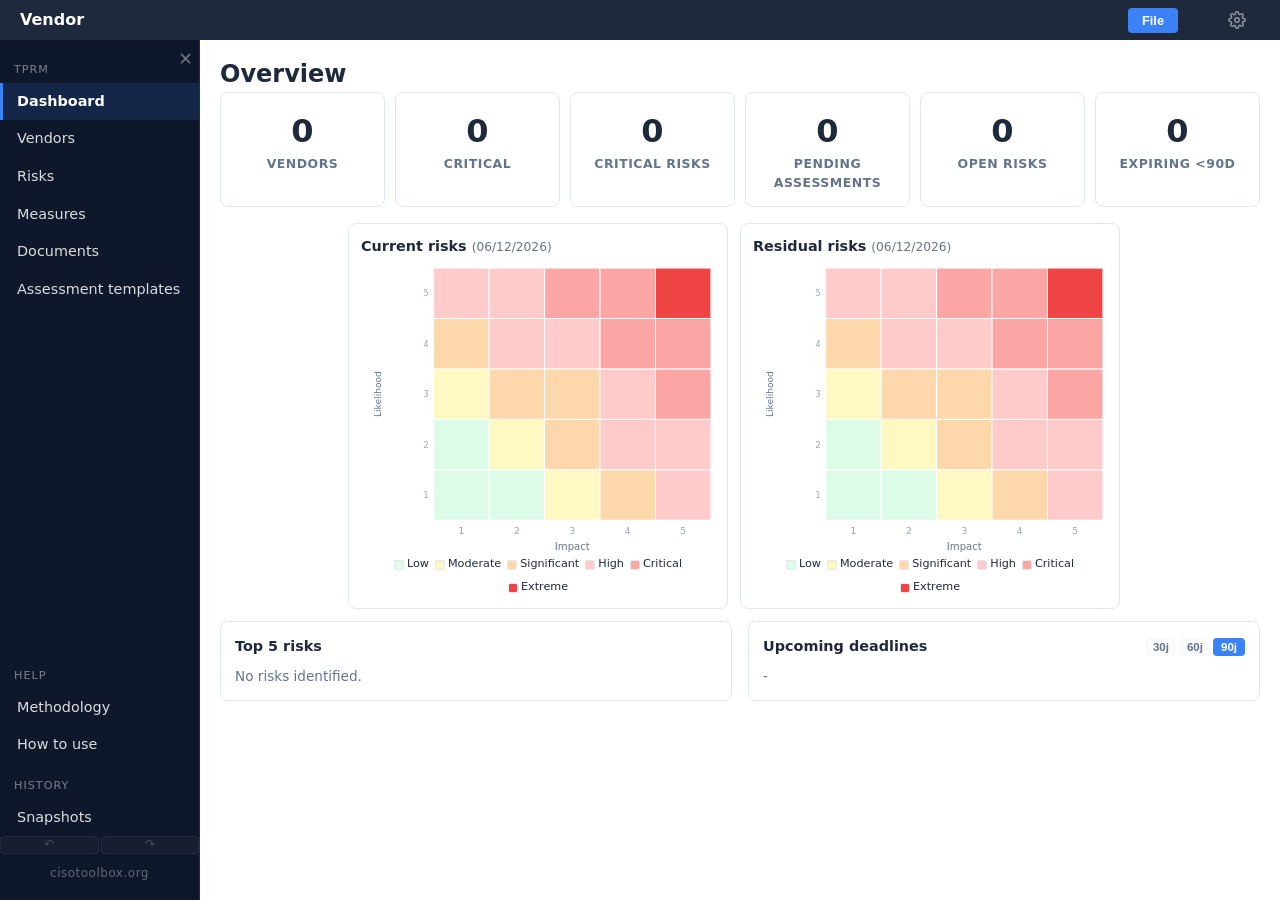
==== commit e054faa9: "feat(vendor): phase 0b — vendor portal + template Excel I/O + UI polish Portal (new): standalone ven" ====
--- a/index.html
+++ b/index.html
@@ -21,10 +21,6 @@
             <div class="toolbar-dropdown-sep"></div>
             <div class="toolbar-dropdown-item" data-click="_menuAction" data-args='["openFile"]' data-i18n="menu_open">Ouvrir</div>
             <div class="toolbar-dropdown-item" data-click="_menuAction" data-args='["saveJSON"]' data-i18n="menu_save_as">Enregistrer sous</div>
-            <div class="toolbar-dropdown-item" data-click="_menuAction" data-args='["exportExcel"]' data-i18n="menu_export_excel">Exporter Excel</div>
-            <div class="toolbar-dropdown-sep"></div>
-            <div class="toolbar-dropdown-item" data-click="_menuAction" data-args='["exportPP"]' data-i18n="pp.export_title">Export Risk</div>
-            <div class="toolbar-dropdown-item" data-click="_menuAction" data-args='["importPPFromRisk"]' data-i18n="pp.import_title">Import Risk</div>
         </div>
     </div>
     <span class="status" id="status-msg"></span>
@@ -40,11 +36,17 @@
     <div class="sidebar-item" data-click="selectPanel" data-args='["risks"]' data-i18n="nav.risks">Risques</div>
     <div class="sidebar-item" data-click="selectPanel" data-args='["measures"]' data-i18n="nav.measures">Mesures</div>
     <div class="sidebar-item" data-click="selectPanel" data-args='["documents"]' data-i18n="nav.documents">Documents</div>
-    <div class="sidebar-item" data-click="selectPanel" data-args='["templates"]' data-i18n="nav.templates">Templates</div>
+    <div class="sidebar-item" data-click="selectPanel" data-args='["templates"]' data-i18n="nav.templates">Modèles d'évaluation</div>
     <div class="flex-spacer"></div>
     <div class="sidebar-section" data-i18n="tprm.sidebar.section_aide">Aide</div>
     <div class="sidebar-item" data-click="toggleHelp" data-args='["methodo"]' data-i18n="tprm.sidebar.methodo">Methodologie</div>
     <div class="sidebar-item" data-click="toggleHelp" data-args='["usage"]' data-i18n="tprm.sidebar.usage">Utilisation</div>
+    <div class="sidebar-section" data-i18n="tprm.sidebar.section_historique">Historique</div>
+    <div class="sidebar-item" data-click="selectPanel" data-args='["history"]' data-i18n="tprm.sidebar.snapshots">Snapshots</div>
+    <div class="btn-group-sm">
+        <button id="btn-undo" class="btn-undo opacity-low" data-click="undo" data-i18n-title="btn_undo_title" title="Annuler (Ctrl+Z)">&#8630;</button>
+        <button id="btn-redo" class="btn-redo opacity-low" data-click="redo" data-i18n-title="btn_redo_title" title="Retablir (Ctrl+Y)">&#8631;</button>
+    </div>
     <a href="https://www.cisotoolbox.org" target="_blank" rel="noopener noreferrer" class="sidebar-brand">cisotoolbox.org</a>
 </nav>
 
@@ -55,7 +57,6 @@
 </div>
 
 <input type="file" id="file-input" accept=".json" style="display:none">
-<input type="file" id="risk-import-input" accept=".json" style="display:none" data-change="importRiskFile" data-pass-event>
 
 <!-- Panel d'aide -->
 <div class="help-overlay" id="help-overlay" data-click-self="toggleHelp">
--- a/css/tprm.css
+++ b/css/tprm.css
@@ -72,6 +72,38 @@
 .form-grid { display: grid; grid-template-columns: 1fr 1fr; gap: 10px; }
 .form-actions { display: flex; gap: 8px; justify-content: flex-end; margin-top: 14px; padding-top: 14px; border-top: 1px solid var(--border); }
 
+/* ── Table inline editors ─────────────────────────────── */
+/* Align the visual weight of inputs/selects that live inside table cells
+   (Risks tab, Measures registry, Documents table). Without this, default
+   browser styling gives selects thick embossed borders that clash with
+   the rest of the app. Checkboxes and radios are untouched. */
+td > input:not([type="checkbox"]):not([type="radio"]),
+td > select,
+td input:not([type="checkbox"]):not([type="radio"]):not(.ref-search),
+td select {
+    border: 1px solid var(--border);
+    border-radius: 4px;
+    padding: 3px 6px;
+    background: var(--card-bg);
+    color: var(--text);
+    font-size: inherit;
+    font-family: inherit;
+    max-width: 100%;
+    box-sizing: border-box;
+    transition: border-color 0.12s, box-shadow 0.12s;
+}
+td > input:not([type="checkbox"]):not([type="radio"]):hover,
+td > select:hover { border-color: var(--gray-light); }
+td > input:not([type="checkbox"]):not([type="radio"]):focus,
+td > select:focus {
+    outline: none;
+    border-color: var(--light-blue);
+    box-shadow: 0 0 0 2px rgba(59, 130, 246, 0.18);
+}
+td > select:disabled { background: var(--bg); color: var(--text-muted); cursor: not-allowed; }
+/* ref-select lives inside <td> too — let it keep its own styling */
+td .ref-select, td .ref-select * { box-shadow: none; }
+
 /* ── Questionnaire templates ──────────────────────────── */
 /* Accessibility: all text colors target WCAG AA (4.5:1) or AAA (7:1).
    --gray-dark (#475569) provides 7:1 on white and ~6.8:1 on --bg.
@@ -80,9 +112,32 @@
 .tpl-header h2 { margin: 0; flex: 1; }
 .tpl-meta { font-size: 0.78em; color: var(--gray-dark); font-weight: 600; }
 
+/* Generic inline SVG icon — inherits font color and font size. */
+.ct-icon { width: 1em; height: 1em; display: inline-block; vertical-align: -0.15em; flex-shrink: 0; }
+
+/* Harmonized template-list header action buttons: identical size and
+   height, SVG icon + label. Only the background color varies per action. */
+.tpl-header-actions { display: flex; gap: 8px; flex-wrap: wrap; }
+.tpl-header-btn {
+    display: inline-flex; align-items: center; justify-content: center; gap: 8px;
+    min-width: 180px; height: 36px; padding: 0 14px; margin: 0;
+    border: 1px solid transparent; border-radius: 6px;
+    font-size: 0.85em; font-weight: 600; line-height: 1;
+    cursor: pointer; transition: all 0.15s; white-space: nowrap;
+    background: var(--card-bg); color: var(--text);
+}
+.tpl-header-btn:hover { filter: brightness(1.05); transform: translateY(-1px); }
+.tpl-header-btn:active { transform: translateY(0); }
+.tpl-header-btn .ct-icon { width: 16px; height: 16px; }
+.tpl-header-btn--primary { background: var(--green); color: #fff; border-color: var(--green); }
+.tpl-header-btn--violet  { background: var(--violet); color: #fff; border-color: var(--violet); }
+.tpl-header-btn--ghost   { background: var(--card-bg); color: var(--gray-dark); border-color: var(--gray-light); }
+.tpl-header-btn--ghost:hover { background: var(--bg-highlight); color: #1d4ed8; border-color: var(--light-blue); }
+
 .tpl-card { background: var(--card-bg); border: 1px solid var(--border); border-radius: 8px; padding: 14px 16px; margin-bottom: 8px; display: flex; align-items: center; gap: 14px; transition: all 0.15s; }
 .tpl-card:hover { border-color: var(--light-blue); box-shadow: 0 0 0 1px var(--light-blue); }
-.tpl-card-icon { width: 40px; height: 40px; border-radius: 8px; background: var(--bg-highlight); color: #1d4ed8; display: flex; align-items: center; justify-content: center; font-size: 1.2em; flex-shrink: 0; }
+.tpl-card-icon { width: 40px; height: 40px; border-radius: 8px; background: var(--bg-highlight); color: #1d4ed8; display: flex; align-items: center; justify-content: center; flex-shrink: 0; }
+.tpl-card-icon .ct-icon { width: 22px; height: 22px; }
 .tpl-card-body { flex: 1; min-width: 0; }
 .tpl-card-name { font-weight: 700; font-size: 0.95em; color: var(--text); }
 .tpl-card-desc { font-size: 0.82em; color: var(--gray-dark); margin-top: 2px; overflow: hidden; text-overflow: ellipsis; white-space: nowrap; }
@@ -90,8 +145,16 @@
 .tpl-card-stats strong { color: var(--text); font-weight: 700; }
 .tpl-card-actions { display: flex; gap: 6px; flex-shrink: 0; }
 
-/* Bigger action buttons in the template list cards */
-.tpl-card-actions .tpl-icon-btn { padding: 8px 12px; font-size: 1.05em; min-width: 38px; }
+/* Template kind badges */
+.tpl-kind-badge { display: inline-block; padding: 2px 8px; border-radius: 10px; font-size: 0.65em; font-weight: 700; text-transform: uppercase; letter-spacing: 0.5px; vertical-align: middle; margin-left: 4px; }
+.tpl-kind-badge.tpl-kind-questionnaire { background: #dbeafe; color: #1e3a8a; }
+.tpl-kind-badge.tpl-kind-audit { background: #ede9fe; color: #5b21b6; }
+.tpl-card-icon.tpl-icon-questionnaire { background: #dbeafe; color: #1e3a8a; }
+.tpl-card-icon.tpl-icon-audit { background: #ede9fe; color: #5b21b6; }
+
+/* Equalized square action buttons in the template list cards */
+.tpl-card-actions .tpl-icon-btn { width: 36px; height: 36px; padding: 0; display: inline-flex; align-items: center; justify-content: center; }
+.tpl-card-actions .tpl-icon-btn .ct-icon { width: 18px; height: 18px; }
 
 /* Accessible CSS tooltip — uses data-tooltip="…" on any element.
    Shows on :hover and :focus-visible. Respects prefers-reduced-motion.
@@ -180,6 +243,16 @@
 .crit-info { background: #dbeafe; color: #1e3a8a; }
 .crit-major { background: #ffedd5; color: #7c2d12; }
 .crit-blocker { background: #fee2e2; color: #7f1d1d; }
+/* Badge variant used inside the assessment question headers */
+.crit-badge { padding: 3px 8px; border-radius: 4px; font-size: 0.72em; font-weight: 700; text-transform: uppercase; letter-spacing: 0.3px; }
+
+/* Assessment V2 status badges */
+.evalv2-status { padding: 2px 8px; border-radius: 10px; font-size: 0.78em; font-weight: 700; }
+.evalv2-status-draft { background: #e2e8f0; color: #334155; }
+.evalv2-status-in_progress { background: #dbeafe; color: #1e3a8a; }
+.evalv2-status-pending_approval { background: #ffedd5; color: #7c2d12; }
+.evalv2-status-validated { background: #dcfce7; color: #166534; }
+.evalv2-status-rejected { background: #fee2e2; color: #7f1d1d; }
 select.tpl-criticality { font-weight: 700; border-width: 1px; }
 select.tpl-criticality.crit-info, select.tpl-criticality.crit-major, select.tpl-criticality.crit-blocker { border-color: currentColor; }
 
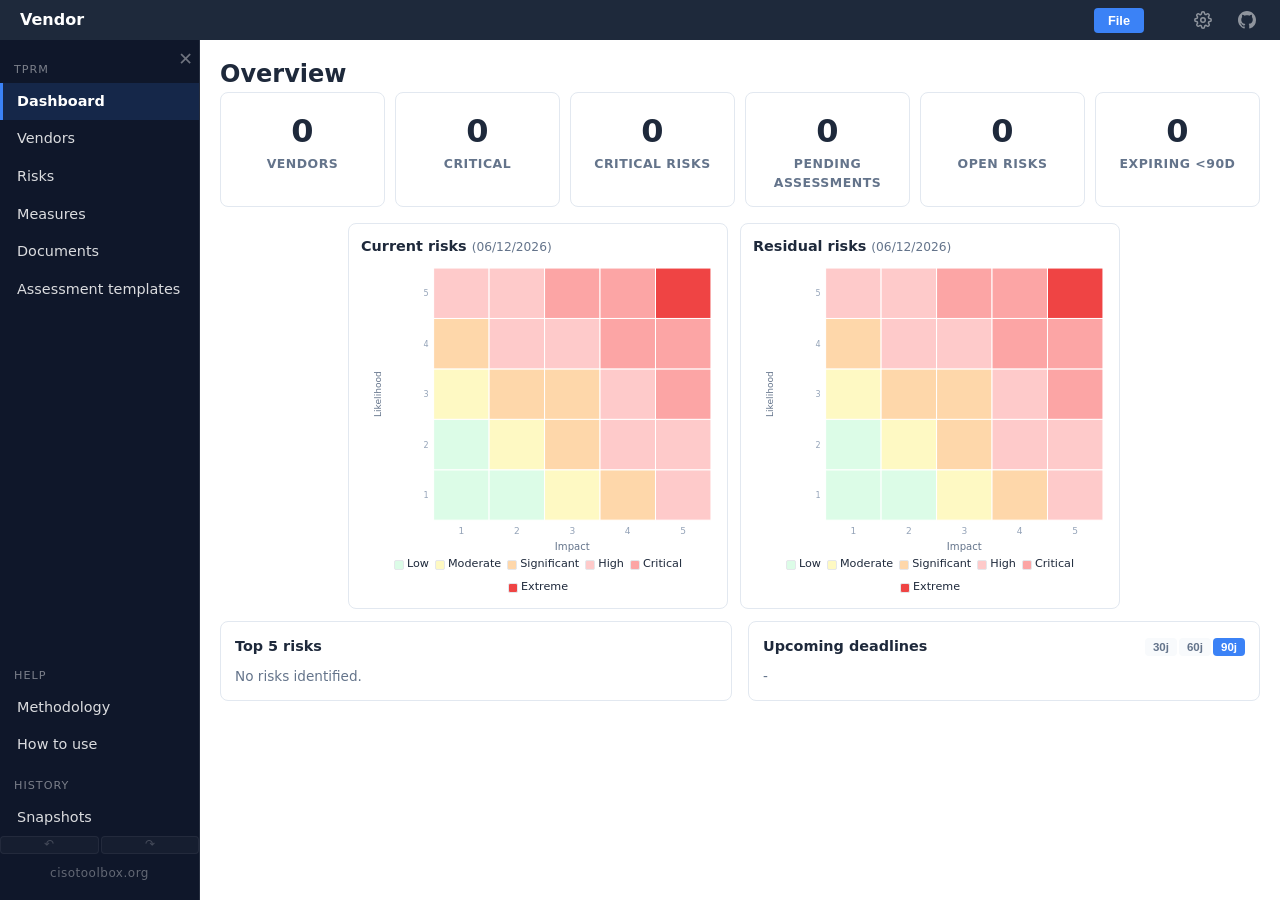
==== commit 02afa6bb: "refactor: move demo loading from ai_common.js to cisotoolbox_local.js Demo data loading has nothing " ====
--- a/index.html
+++ b/index.html
@@ -8,7 +8,7 @@
 <link rel="stylesheet" href="css/cisotoolbox.css">
 <link rel="stylesheet" href="css/tprm.css">
 </head>
-<body>
+<body class="ct-app-shell">
 
 <div class="toolbar">
     <button class="btn-hamburger" data-click="_toggleSidebarMobile">&#9776;</button>
@@ -102,8 +102,8 @@
 </div>
 
 <script src="js/cisotoolbox.js"></script>
+<script src="js/i18n.js"></script>
 <script src="js/cisotoolbox_local.js"></script>
-<script src="js/i18n.js"></script>
 <script src="js/TPRM_i18n_fr.js"></script>
 <script src="js/TPRM_i18n_en.js"></script>
 <script src="js/TPRM_questions.js"></script>
--- a/css/cisotoolbox.css
+++ b/css/cisotoolbox.css
@@ -15,7 +15,12 @@
     --bg-subtle: #f1f5f9;
 }
 * { box-sizing: border-box; margin: 0; padding: 0; }
-body { font-family: 'Segoe UI', system-ui, sans-serif; background: var(--bg); color: var(--text); line-height: 1.5; overflow: hidden; height: 100vh; }
+body { font-family: 'Segoe UI', system-ui, sans-serif; background: var(--bg); color: var(--text); line-height: 1.5; }
+/* Apps that render the full toolbar + sidebar + internal-scroll layout
+   (Risk, Compliance, Audit, Vendor) add class="ct-app-shell" on <body>
+   to lock the page to 100vh. Single-page contexts (Vendor Portal, future
+   standalone viewers) omit the class so the page scrolls naturally. */
+body.ct-app-shell { overflow: hidden; height: 100vh; }
 
 /* ── Toolbar ──────────────────────────────────────────────────── */
 .toolbar {
@@ -129,6 +134,37 @@
 th .col-hide { position: absolute; top: 2px; right: 2px; background: none; border: none; color: rgba(255,255,255,0.4); cursor: pointer; font-size: 0.9em; padding: 0 3px; line-height: 1; }
 th .col-hide:hover { color: white; }
 
+/* ── Inline editors inside table cells ───────────────────────────
+   Normalize <input> / <select> that live inside <td> across all
+   apps. Without this, default browser select styling shows thick
+   embossed borders that clash with the rest of the UI. Checkboxes,
+   radios and the ref-select internal search are untouched. */
+td > input:not([type="checkbox"]):not([type="radio"]),
+td > select,
+td input:not([type="checkbox"]):not([type="radio"]):not(.ref-search),
+td select {
+    border: 1px solid var(--border);
+    border-radius: 4px;
+    padding: 3px 6px;
+    background: var(--card-bg);
+    color: var(--text);
+    font-size: inherit;
+    font-family: inherit;
+    max-width: 100%;
+    box-sizing: border-box;
+    transition: border-color 0.12s, box-shadow 0.12s;
+}
+td > input:not([type="checkbox"]):not([type="radio"]):hover,
+td > select:hover { border-color: var(--gray-light); }
+td > input:not([type="checkbox"]):not([type="radio"]):focus,
+td > select:focus {
+    outline: none;
+    border-color: var(--light-blue);
+    box-shadow: 0 0 0 2px rgba(59, 130, 246, 0.18);
+}
+td > select:disabled { background: var(--bg); color: var(--text-muted); cursor: not-allowed; }
+td .ref-select, td .ref-select * { box-shadow: none; }
+
 /* ── Buttons ──────────────────────────────────────────────────── */
 .btn-add { background: var(--green); color: white; border: none; padding: 6px 14px; border-radius: 6px; cursor: pointer; font-size: 0.85em; margin-top: 8px; transition: all 0.15s; }
 .btn-add-sm { margin-top: 4px; font-size: 0.75em; padding: 2px 8px; }
@@ -136,6 +172,11 @@
 .btn-add:hover { opacity: 0.85; } .btn-del:hover { opacity: 0.85; }
 
 .badge { display: inline-block; padding: 2px 10px; border-radius: 12px; font-size: 0.8em; font-weight: 600; color: white; }
+
+/* ── Inline SVG icon ─────────────────────────────────────────────
+   Generated by _icon(name, size, extraClass) in cisotoolbox.js.
+   Inherits currentColor and baseline-aligns with text. */
+.ct-icon { display: inline-block; vertical-align: -0.15em; flex-shrink: 0; }
 
 /* ── Undo / Redo ──────────────────────────────────────────────── */
 .btn-undo, .btn-redo {
--- a/css/tprm.css
+++ b/css/tprm.css
@@ -72,37 +72,7 @@
 .form-grid { display: grid; grid-template-columns: 1fr 1fr; gap: 10px; }
 .form-actions { display: flex; gap: 8px; justify-content: flex-end; margin-top: 14px; padding-top: 14px; border-top: 1px solid var(--border); }
 
-/* ── Table inline editors ─────────────────────────────── */
-/* Align the visual weight of inputs/selects that live inside table cells
-   (Risks tab, Measures registry, Documents table). Without this, default
-   browser styling gives selects thick embossed borders that clash with
-   the rest of the app. Checkboxes and radios are untouched. */
-td > input:not([type="checkbox"]):not([type="radio"]),
-td > select,
-td input:not([type="checkbox"]):not([type="radio"]):not(.ref-search),
-td select {
-    border: 1px solid var(--border);
-    border-radius: 4px;
-    padding: 3px 6px;
-    background: var(--card-bg);
-    color: var(--text);
-    font-size: inherit;
-    font-family: inherit;
-    max-width: 100%;
-    box-sizing: border-box;
-    transition: border-color 0.12s, box-shadow 0.12s;
-}
-td > input:not([type="checkbox"]):not([type="radio"]):hover,
-td > select:hover { border-color: var(--gray-light); }
-td > input:not([type="checkbox"]):not([type="radio"]):focus,
-td > select:focus {
-    outline: none;
-    border-color: var(--light-blue);
-    box-shadow: 0 0 0 2px rgba(59, 130, 246, 0.18);
-}
-td > select:disabled { background: var(--bg); color: var(--text-muted); cursor: not-allowed; }
-/* ref-select lives inside <td> too — let it keep its own styling */
-td .ref-select, td .ref-select * { box-shadow: none; }
+/* Table inline editors and .ct-icon are defined in shared/css/cisotoolbox.css */
 
 /* ── Questionnaire templates ──────────────────────────── */
 /* Accessibility: all text colors target WCAG AA (4.5:1) or AAA (7:1).
@@ -112,8 +82,7 @@
 .tpl-header h2 { margin: 0; flex: 1; }
 .tpl-meta { font-size: 0.78em; color: var(--gray-dark); font-weight: 600; }
 
-/* Generic inline SVG icon — inherits font color and font size. */
-.ct-icon { width: 1em; height: 1em; display: inline-block; vertical-align: -0.15em; flex-shrink: 0; }
+/* .ct-icon is defined in shared/css/cisotoolbox.css (1em square, inherits currentColor) */
 
 /* Harmonized template-list header action buttons: identical size and
    height, SVG icon + label. Only the background color varies per action. */
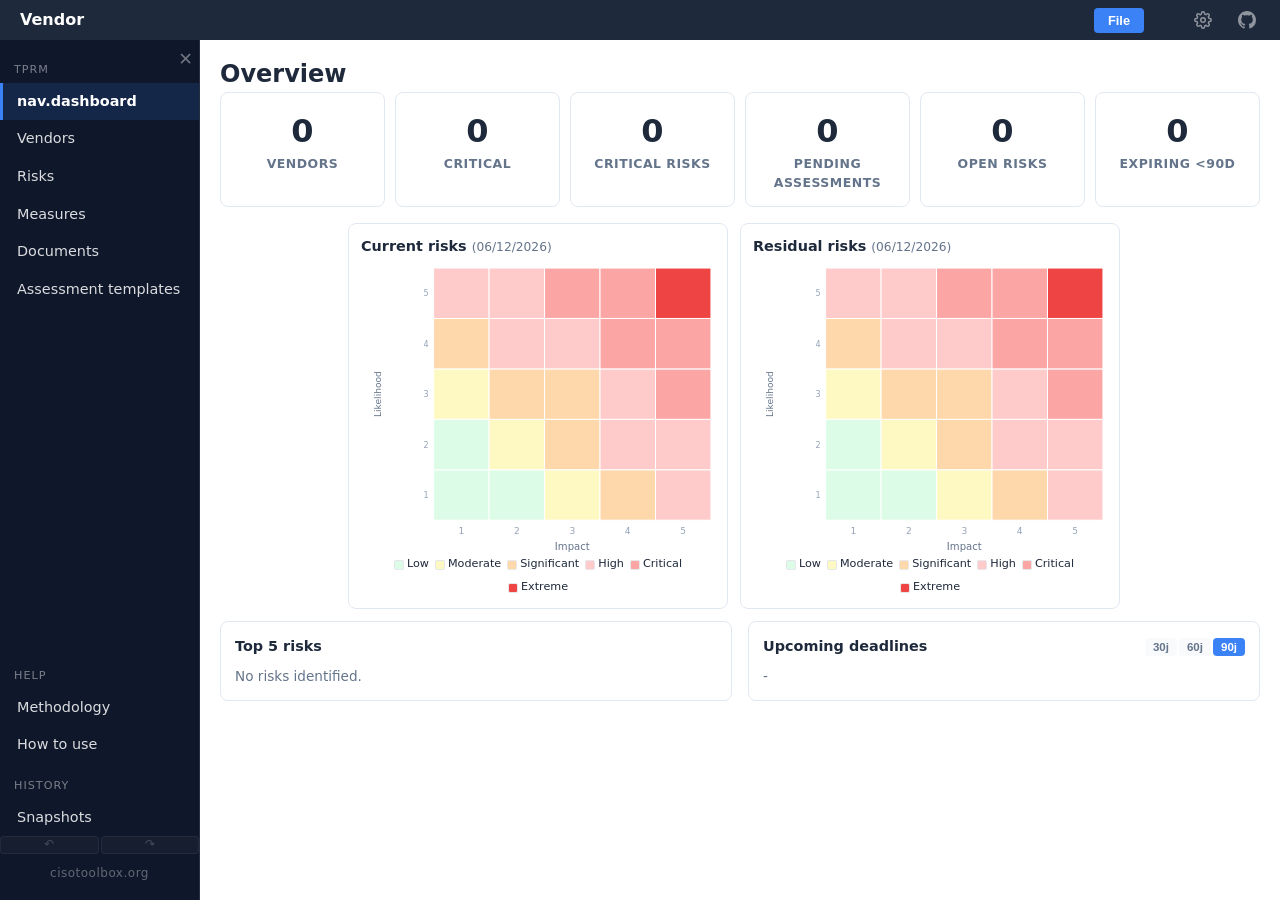
==== commit 20cf8a06: "feat: align with backend — same TPRM_app.js, shared components - Same TPRM_app.js as backend (single" ====
--- a/index.html
+++ b/index.html
@@ -108,6 +108,11 @@
 <script src="js/TPRM_i18n_en.js"></script>
 <script src="js/TPRM_questions.js"></script>
 <script src="js/ct_refselect.js"></script>
+<script src="js/ct_modal.js"></script>
+<script src="js/ct_userpicker.js"></script>
+<script src="js/ct_measure_modal.js"></script>
+<script src="js/ct_table.js"></script>
+<script src="js/ct_bulkbar.js"></script>
 <script src="js/TPRM_app.js"></script>
 <script src="js/ai_common.js"></script>
 
